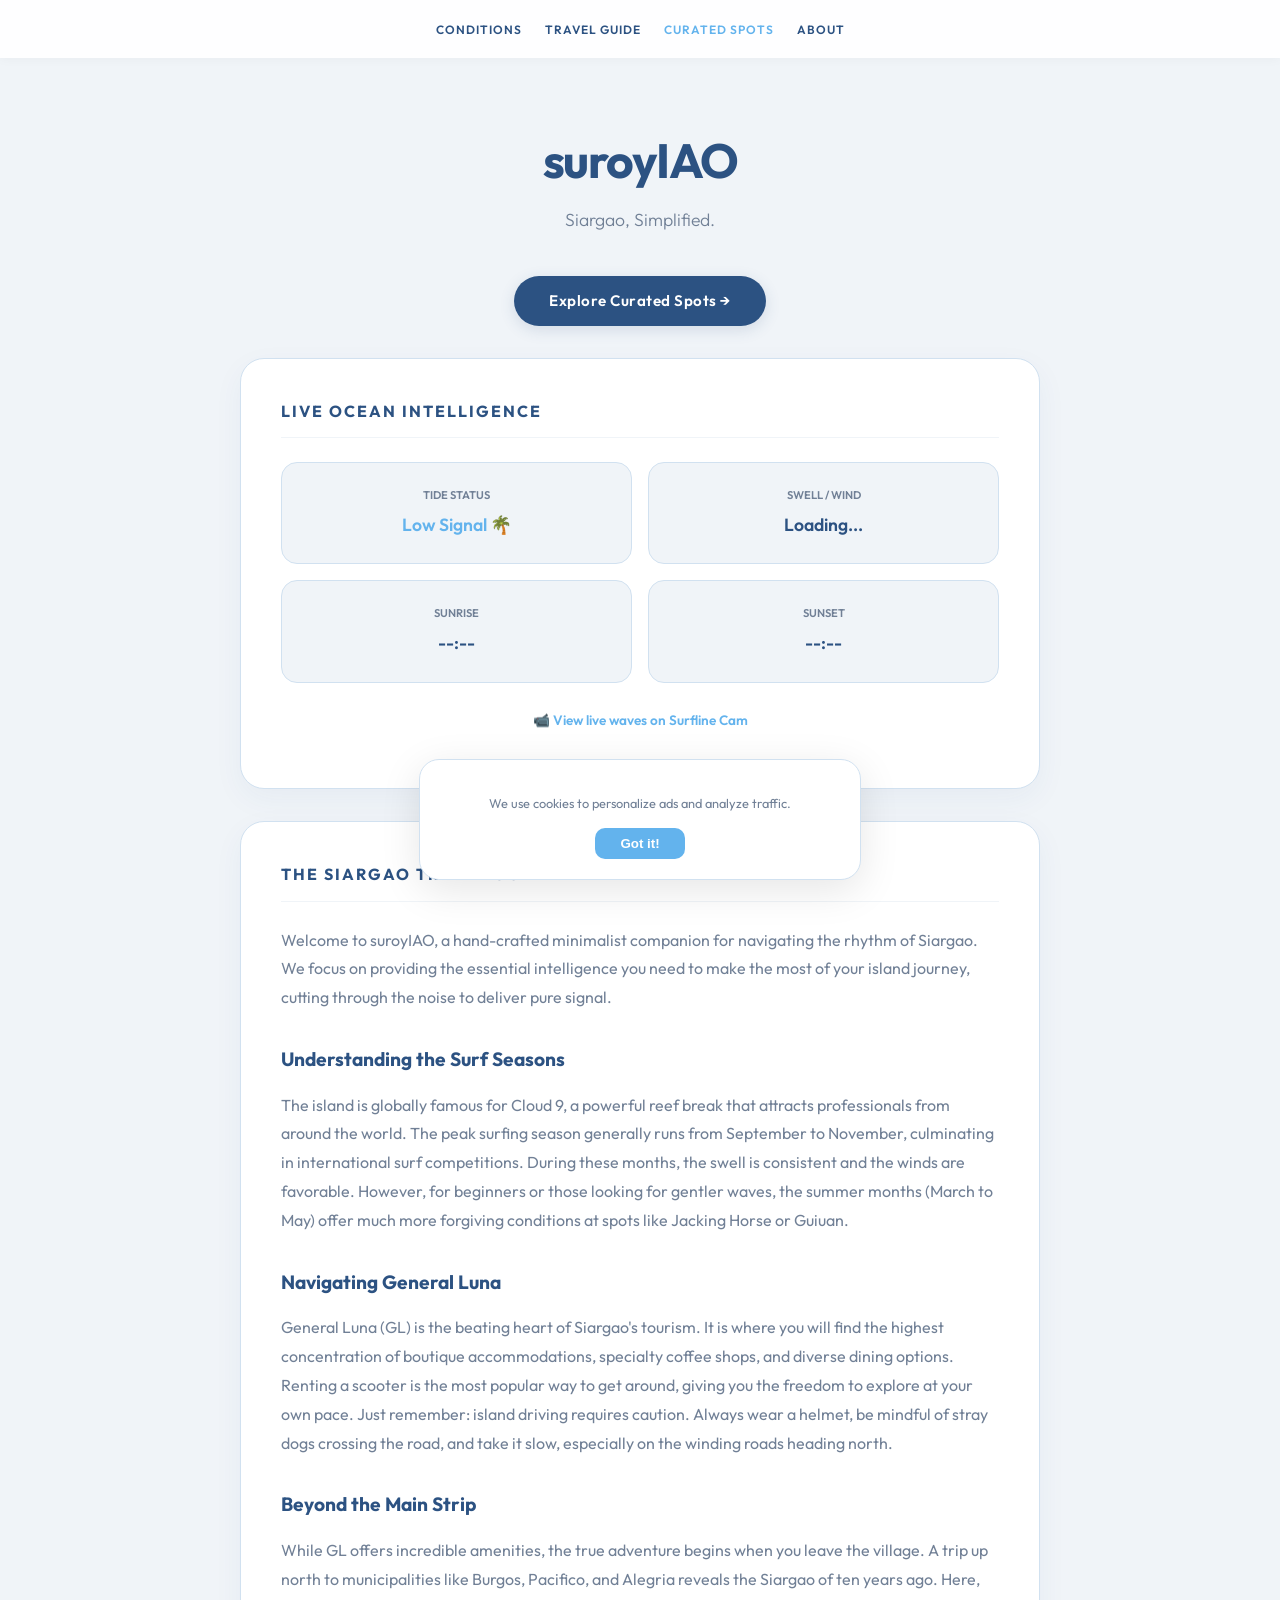
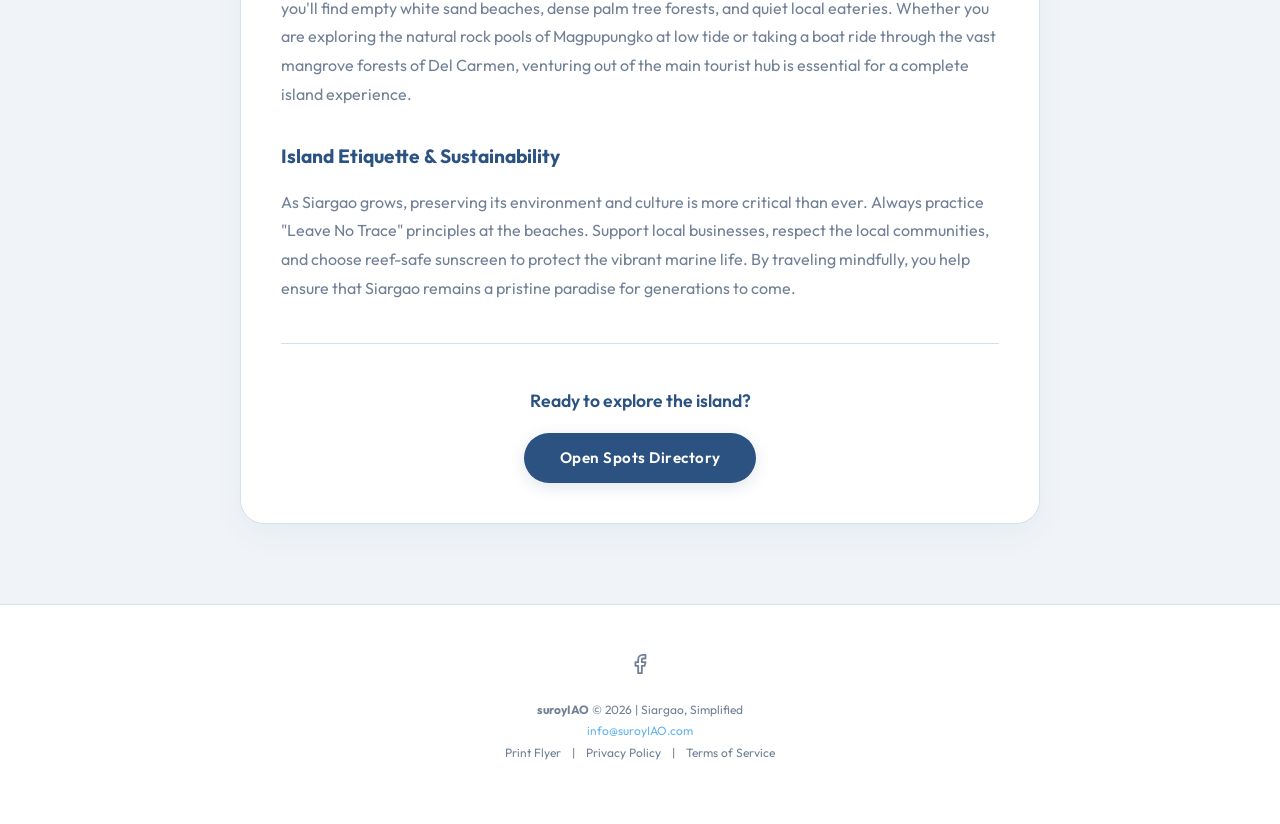
==== index.html @ a937180e "Update and rename index22.html to index.html" ====
<!DOCTYPE html>
<html lang="en">
<head>
    <meta charset="UTF-8">
    <meta name="viewport" content="width=device-width, initial-scale=1.0">
    <title>suroyIAO | Siargao Guide & Live Surf Conditions</title>
    
    <link rel="icon" href="data:image/svg+xml,<svg xmlns='http://www.w3.org/2000/svg' viewBox='0 0 100 100'><rect width='100' height='100' rx='28' fill='%23F0F9FF'/><circle cx='65' cy='38' r='16' fill='%23F59E0B'/><path d='M 20 58 Q 35 42 50 58 T 80 58' stroke='%230284C7' stroke-width='8' stroke-linecap='round' fill='none'/><path d='M 20 74 Q 35 58 50 74 T 80 74' stroke='%2338BDF8' stroke-width='8' stroke-linecap='round' fill='none'/></svg>">
    <link rel="manifest" href="manifest.json">
    <meta name="theme-color" content="#F0F4F8">
    <link rel="apple-touch-icon" href="suroyiao-logo.png">

    <meta name="description" content="The definitive minimalist guide to Siargao Island. Real-time tide levels, surf conditions, and island travel insights.">
    <meta name="keywords" content="Siargao, General Luna, Siargao guide, Cloud 9 surf, Siargao tide status, suroyIAO, island travel">
    <meta name="author" content="suroyIAO">
    <meta name="robots" content="index, follow">
    <link rel="canonical" href="https://suroyiao.com/" />

    <meta property="og:type" content="website">
    <meta property="og:title" content="suroyIAO | Siargao Island Guide">
    <meta property="og:description" content="Live tide status and essential travel insights in Siargao. No fluff, just island essentials.">
    <meta property="og:url" content="https://suroyiao.com/">
    <meta property="og:image" content="https://suroyiao.com/suroyiao-qr-pro.png">

    <link rel="preconnect" href="https://fonts.googleapis.com">
    <link rel="preconnect" href="https://fonts.gstatic.com" crossorigin>
    <link href="https://fonts.googleapis.com/css2?family=Outfit:wght@300;400;600&display=swap" rel="stylesheet">
    
    <!-- AdSense Script (Allowed here because it's content-rich) -->
    <script async src="https://pagead2.googlesyndication.com/pagead/js/adsbygoogle.js?client=ca-pub-2906936846344562" crossorigin="anonymous"></script>

    <style>
        :root { --bg: #F0F4F8; --text: #2C5282; --light-text: #718096; --card-bg: #FFFFFF; --accent: #63B3ED; --border: #D1E1F0; --emer-text: #E53E3E; }
        body { font-family: 'Outfit', sans-serif; background-color: var(--bg); color: var(--text); margin: 0; line-height: 1.6; scroll-behavior: smooth; display: flex; flex-direction: column; min-height: 100vh; -webkit-font-smoothing: antialiased; }
        a { text-decoration: none !important; }
        .navbar { background: rgba(255, 255, 255, 0.9); backdrop-filter: blur(8px); padding: 1rem; text-align: center; box-shadow: 0 2px 10px rgba(0,0,0,0.03); position: sticky; top: 0; z-index: 100; }
        .navbar a { margin: 0 10px; color: var(--text); font-weight: 600; font-size: 0.75rem; text-transform: uppercase; letter-spacing: 1px; transition: 0.2s; }
        .navbar a:hover { color: var(--accent); }
        .header { text-align: center; padding: 4rem 1.5rem 2rem; }
        .header h1 { font-size: 3rem; margin: 0; letter-spacing: -1.5px; color: var(--text); }
        .container { max-width: 800px; margin: 0 auto; padding: 0 1.5rem 3rem; display: grid; grid-template-columns: 1fr; gap: 2rem; flex: 1; align-items: start; }
        
        .card { background: var(--card-bg); border-radius: 24px; padding: 2.5rem; box-shadow: 0 10px 30px rgba(44, 82, 130, 0.05); border: 1px solid var(--border); height: fit-content; }
        .card h2 { margin-top: 0; font-size: 1rem; border-bottom: 1.5px solid var(--bg); padding-bottom: 0.8rem; margin-bottom: 1.5rem; text-transform: uppercase; letter-spacing: 2px; color: var(--text); }
        
        .article-content h3 { font-size: 1.2rem; color: var(--text); margin-top: 2rem; margin-bottom: 0.5rem; }
        .article-content p { color: var(--light-text); font-size: 1rem; line-height: 1.8; margin-bottom: 1.2rem; }

        .condition-grid { display: grid; grid-template-columns: 1fr 1fr; gap: 1rem; }
        .condition-stat { background: var(--bg); padding: 1.5rem; border-radius: 16px; text-align: center; border: 1px solid var(--border); display: flex; flex-direction: column; justify-content: center;}
        .stat-label { font-size: 0.7rem; color: var(--light-text); text-transform: uppercase; display: block; margin-bottom: 6px; font-weight: 600; }
        .stat-value { font-weight: 600; font-size: 1.1rem; color: var(--text); }
        
        .btn-pill { display: inline-flex; align-items: center; justify-content: center; background: var(--text); color: white; padding: 0.8rem 2.2rem; border-radius: 50px; font-size: 0.95rem; font-weight: 600; transition: 0.2s; margin-top: 1.5rem; letter-spacing: 0.5px; box-shadow: 0 4px 15px rgba(44, 82, 130, 0.15); text-decoration: none; }
        .btn-pill:hover { background: var(--accent); transform: translateY(-2px); box-shadow: 0 6px 20px rgba(99, 179, 237, 0.25); color: white; }

        #cookie-consent { position: fixed; bottom: 20px; left: 50%; transform: translateX(-50%); width: 90%; max-width: 400px; background: #FFF; padding: 20px; border-radius: 20px; box-shadow: 0 10px 40px rgba(0,0,0,0.1); border: 1px solid var(--border); z-index: 1000; display: none; text-align: center; }
        #cookie-consent button { background: var(--accent); color: white; border: none; padding: 8px 25px; border-radius: 10px; font-weight: 600; cursor: pointer; }
        footer { background: #fff; padding: 3rem 1.5rem; text-align: center; border-top: 1px solid var(--border); margin-top: 2rem; }
        footer a { color: var(--light-text); text-decoration: underline; margin: 0 8px; }
        .social-links { display: flex; justify-content: center; gap: 1.2rem; margin-bottom: 1.5rem; }
        .social-icon-link { color: var(--light-text); transition: all 0.2s ease; display: inline-flex; }
        .social-icon-link:hover { color: var(--accent); transform: translateY(-3px); }
    </style>
</head>
<body>
    <div id="cookie-consent"><p style="font-size: 0.8rem; color: var(--light-text); margin-bottom: 15px;">We use cookies to personalize ads and analyze traffic.</p><button onclick="acceptConsent()">Got it!</button></div>
    
    <nav class="navbar">
        <a href="#conditions">Conditions</a> 
        <a href="#guide">Travel Guide</a> 
        <a href="spots.html" style="color: var(--accent);">Curated Spots</a>
        <a href="about.html">About</a>
    </nav>
    
    <header class="header">
        <h1>suroyIAO</h1>
        <p style="color:var(--light-text); font-weight: 300; font-size: 1.1rem; margin-top: 8px;">Siargao, Simplified.</p>
        <a href="spots.html" class="btn-pill">Explore Curated Spots →</a>
    </header>

    <main class="container">
        
        <!-- Live Conditions Section -->
        <section class="card" id="conditions">
            <h2>Live Ocean Intelligence</h2>
            <div class="condition-grid">
                <div class="condition-stat"><span class="stat-label">Tide Status</span><span id="tide-status" class="stat-value" style="color: var(--accent);">Loading...</span></div>
                <div class="condition-stat"><span class="stat-label">Swell / Wind</span><span id="swell-wind" class="stat-value">Loading...</span></div>
                <div class="condition-stat"><span class="stat-label">Sunrise</span><span id="sunrise-time" class="stat-value">--:--</span></div>
                <div class="condition-stat"><span class="stat-label">Sunset</span><span id="sunset-time" class="stat-value">--:--</span></div>
            </div>
            <p style="text-align: center; margin-top: 1.5rem;"><a href="https://www.surfline.com/surf-report/cloud-9/5842041f4e65fad6a7708d7a" rel="noopener" target="_blank" style="font-weight: 600; color: var(--accent); font-size: 0.85rem;">📹 View live waves on Surfline Cam</a></p>
        </section>

        <!-- The Content Hub (Pure AdSense Publisher Content) -->
        <section class="card mt-8" id="guide">
            <h2>The Siargao Travel Guide</h2>
            <div class="article-content">
                <p>Welcome to suroyIAO, a hand-crafted minimalist companion for navigating the rhythm of Siargao. We focus on providing the essential intelligence you need to make the most of your island journey, cutting through the noise to deliver pure signal.</p>
                
                <h3>Understanding the Surf Seasons</h3>
                <p>The island is globally famous for Cloud 9, a powerful reef break that attracts professionals from around the world. The peak surfing season generally runs from September to November, culminating in international surf competitions. During these months, the swell is consistent and the winds are favorable. However, for beginners or those looking for gentler waves, the summer months (March to May) offer much more forgiving conditions at spots like Jacking Horse or Guiuan.</p>
                
                <h3>Navigating General Luna</h3>
                <p>General Luna (GL) is the beating heart of Siargao's tourism. It is where you will find the highest concentration of boutique accommodations, specialty coffee shops, and diverse dining options. Renting a scooter is the most popular way to get around, giving you the freedom to explore at your own pace. Just remember: island driving requires caution. Always wear a helmet, be mindful of stray dogs crossing the road, and take it slow, especially on the winding roads heading north.</p>
                
                <h3>Beyond the Main Strip</h3>
                <p>While GL offers incredible amenities, the true adventure begins when you leave the village. A trip up north to municipalities like Burgos, Pacifico, and Alegria reveals the Siargao of ten years ago. Here, you'll find empty white sand beaches, dense palm tree forests, and quiet local eateries. Whether you are exploring the natural rock pools of Magpupungko at low tide or taking a boat ride through the vast mangrove forests of Del Carmen, venturing out of the main tourist hub is essential for a complete island experience.</p>

                <h3>Island Etiquette & Sustainability</h3>
                <p>As Siargao grows, preserving its environment and culture is more critical than ever. Always practice "Leave No Trace" principles at the beaches. Support local businesses, respect the local communities, and choose reef-safe sunscreen to protect the vibrant marine life. By traveling mindfully, you help ensure that Siargao remains a pristine paradise for generations to come.</p>
                
                <div style="text-align: center; margin-top: 2.5rem; padding-top: 1.5rem; border-top: 1px solid var(--border);">
                    <p style="color: var(--text); font-weight: 600; margin-bottom: 1rem; font-size: 1.1rem;">Ready to explore the island?</p>
                    <a href="spots.html" class="btn-pill" style="margin-top: 0;">Open Spots Directory</a>
                </div>
            </div>
        </section>

    </main>

    <footer>
        <div class="social-links">
            <a href="https://facebook.com/suroyiao" target="_blank" rel="noopener noreferrer" class="social-icon-link" aria-label="Facebook">
                <svg xmlns="http://www.w3.org/2000/svg" viewBox="0 0 24 24" fill="none" stroke="currentColor" stroke-width="2" stroke-linecap="round" stroke-linejoin="round" style="width:22px; height:22px;"><path d="M18 2h-3a5 5 0 0 0-5 5v3H7v4h3v8h4v-8h3l1-4h-4V7a1 1 0 0 1 1-1h3z"></path></svg>
            </a>
        </div>
        <p style="font-size:0.75rem; color:var(--light-text); text-align:center; line-height: 1.8;">
            <strong>suroyIAO</strong> © 2026 | Siargao, Simplified<br>
            <a href="mailto:info@suroyIAO.com" style="color: var(--accent); text-decoration: none;">info@suroyIAO.com</a><br>
            <a href="flyer.html">Print Flyer</a> | 
            <a href="privacy.html">Privacy Policy</a> | 
            <a href="terms.html">Terms of Service</a>
        </p>
    </footer>

    <script>
        function acceptConsent() { localStorage.setItem("suroyIaoConsent", "true"); document.getElementById("cookie-consent").style.display = "none"; }
        window.onload = function() { if (!localStorage.getItem("suroyIaoConsent")) { setTimeout(() => { document.getElementById("cookie-consent").style.display = "block"; }, 1000); } fetchConditions(); };
        
        async function fetchConditions() {
            if (!navigator.onLine) {
                document.getElementById('tide-status').innerHTML = "Offline 🌴";
                document.getElementById('swell-wind').innerText = "-- ft / -- kph";
                return;
            }
            try {
                const lat = 9.7831; const lng = 126.1561;
                const weatherRes = await fetch(`https://api.open-meteo.com/v1/forecast?latitude=${lat}&longitude=${lng}&current=wind_speed_10m&daily=sunrise,sunset&timezone=Asia%2FManila`);
                const weatherData = await weatherRes.json();
                if (weatherData.daily) {
                    const sunR = new Date(weatherData.daily.sunrise[0]); const sunS = new Date(weatherData.daily.sunset[0]);
                    document.getElementById('sunrise-time').innerText = sunR.toLocaleTimeString('en-US', { hour: 'numeric', minute: '2-digit' });
                    document.getElementById('sunset-time').innerText = sunS.toLocaleTimeString('en-US', { hour: 'numeric', minute: '2-digit' });
                }
                const marineRes = await fetch(`https://marine-api.open-meteo.com/v1/marine?latitude=${lat}&longitude=${lng}&hourly=sea_level_height_msl,wave_height&timezone=Asia%2FManila`);
                const marineData = await marineRes.json();
                const nowMs = new Date().getTime(); let idx = 0; let minDiff = Infinity;
                for(let i=0; i < marineData.hourly.time.length; i++) {
                    const diff = Math.abs(new Date(marineData.hourly.time[i]).getTime() - nowMs);
                    if(diff < minDiff) { minDiff = diff; idx = i; }
                }
                const currentLevel = marineData.hourly.sea_level_height_msl[idx]; const nextLevel = marineData.hourly.sea_level_height_msl[idx + 1];
                const statusText = nextLevel > currentLevel ? "Rising" : "Falling"; const directionArrow = nextLevel > currentLevel ? "↗" : "↘";
                
                let peakTime = "--:--"; let peakType = "";
                for (let i = 1; i < 24; i++) {
                    const idxCheck = idx + i; if(idxCheck >= marineData.hourly.sea_level_height_msl.length - 1) break;
                    const prev = marineData.hourly.sea_level_height_msl[idxCheck - 1]; const curr = marineData.hourly.sea_level_height_msl[idxCheck]; const next = marineData.hourly.sea_level_height_msl[idxCheck + 1];
                    if (curr > prev && curr > next) { peakType = "High"; peakTime = new Date(marineData.hourly.time[idxCheck]).toLocaleTimeString('en-US', { hour: 'numeric', minute: '2-digit' }); break; }
                    if (curr < prev && curr < next) { peakType = "Low"; peakTime = new Date(marineData.hourly.time[idxCheck]).toLocaleTimeString('en-US', { hour: 'numeric', minute: '2-digit' }); break; }
                }

                document.getElementById('tide-status').innerHTML = `${statusText} ${directionArrow}<br><span style="font-size:0.7rem; color:var(--light-text); font-weight:400; display:block; margin-top:2px;">Next ${peakType}: ${peakTime}</span>`;
                document.getElementById('swell-wind').innerText = `${Math.round(marineData.hourly.wave_height[idx] * 3.28)}ft / ${Math.round(weatherData.current.wind_speed_10m)}kph`;
            } catch (e) { 
                document.getElementById('tide-status').innerHTML = "Low Signal 🌴";
            }
        }
    </script>
</body>
</html>
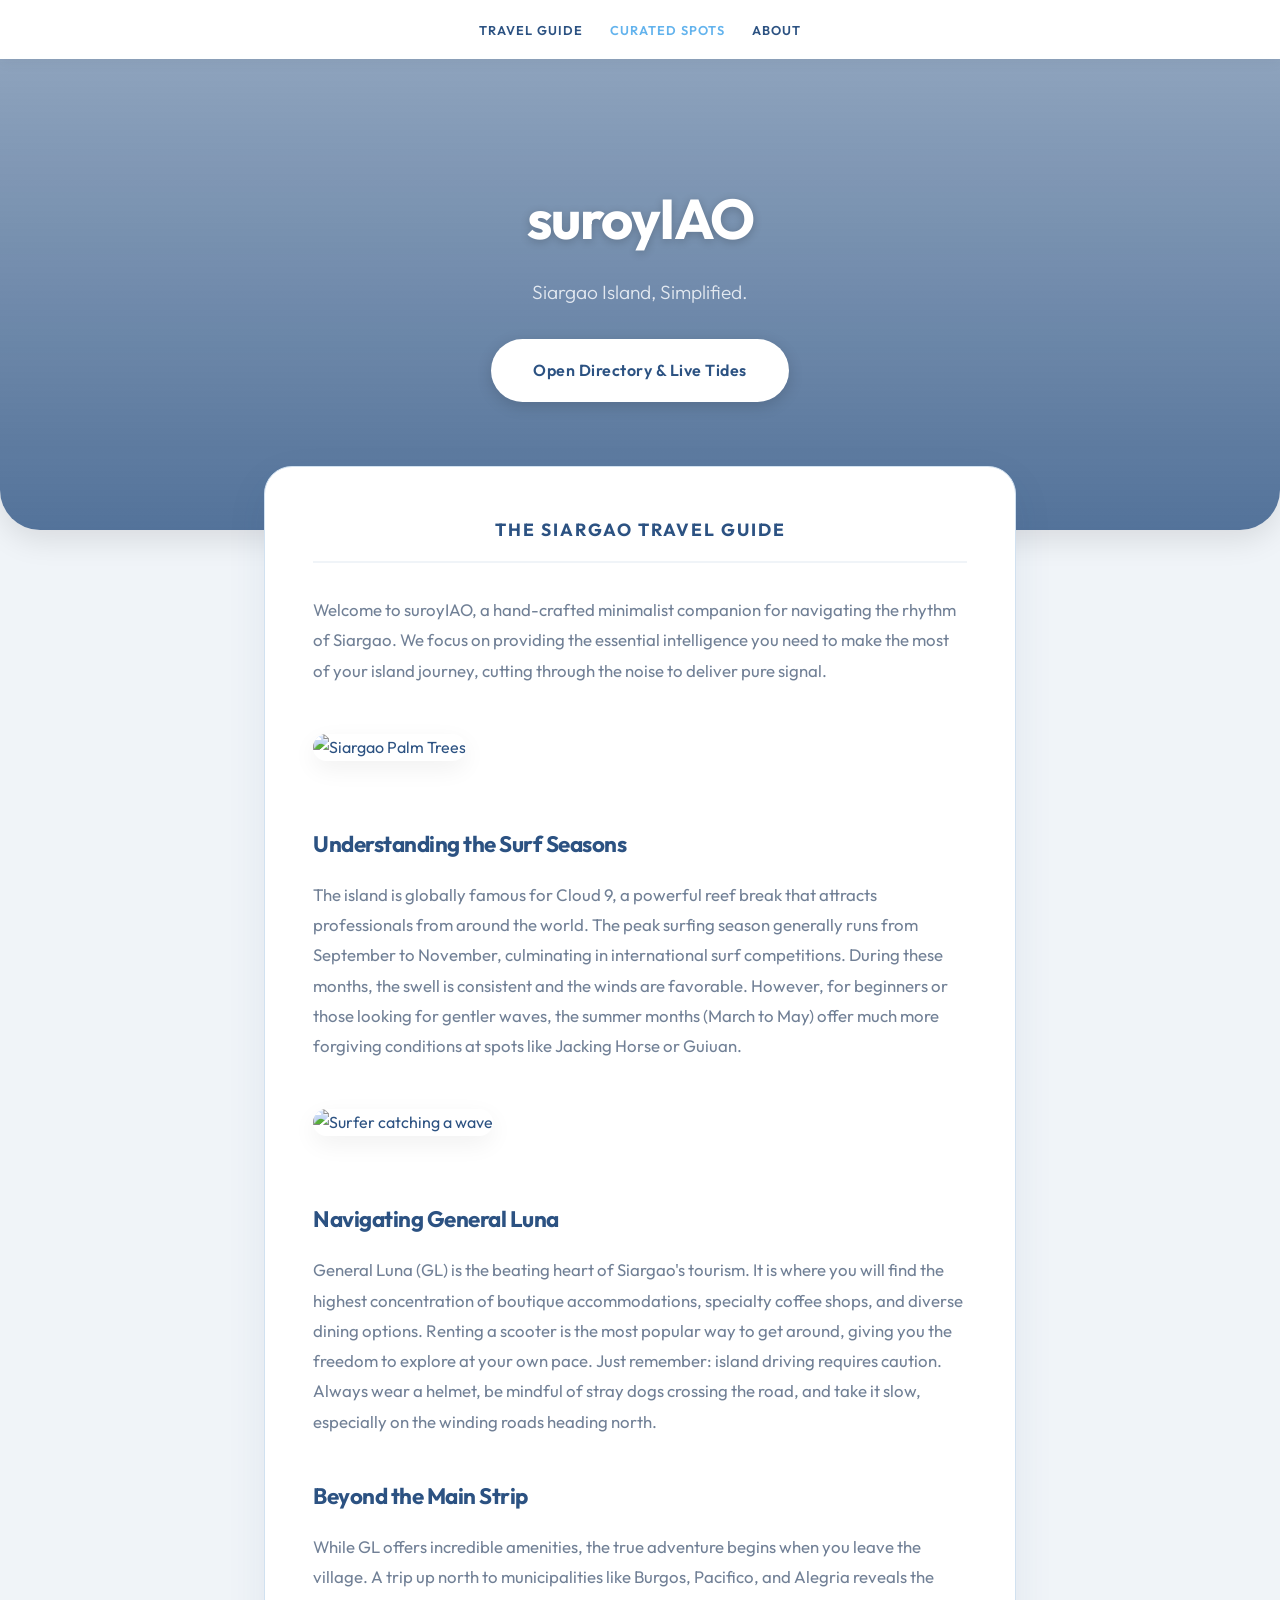
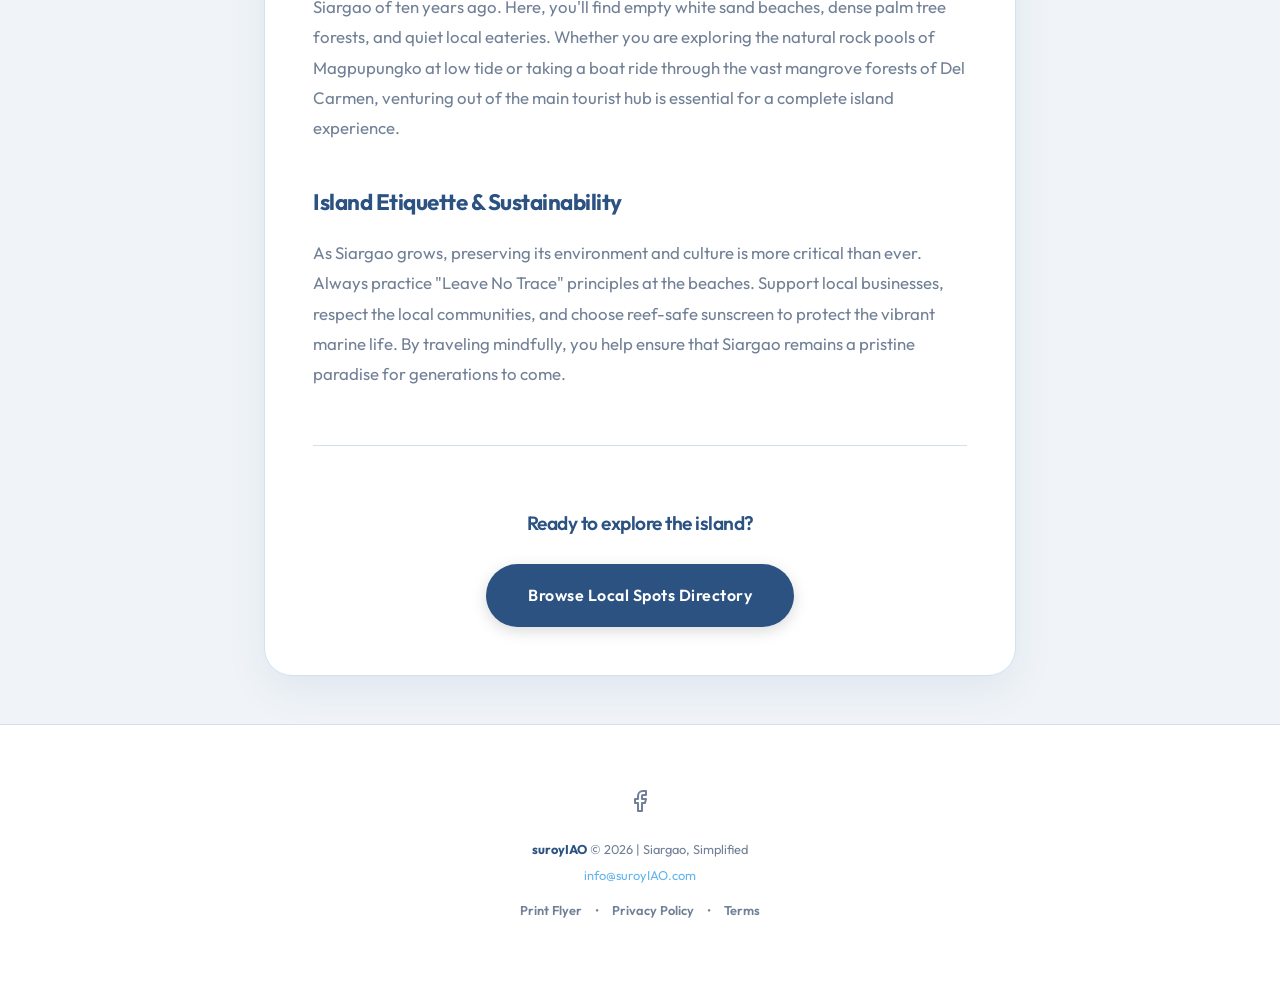
==== commit 5005bea3: "Update index.html" ====
--- a/index.html
+++ b/index.html
@@ -3,11 +3,11 @@
 <head>
     <meta charset="UTF-8">
     <meta name="viewport" content="width=device-width, initial-scale=1.0">
-    <title>suroyIAO | Siargao Guide & Live Surf Conditions</title>
+    <title>suroyIAO | Siargao Guide & Travel Insights</title>
     
     <link rel="icon" href="data:image/svg+xml,<svg xmlns='http://www.w3.org/2000/svg' viewBox='0 0 100 100'><rect width='100' height='100' rx='28' fill='%23F0F9FF'/><circle cx='65' cy='38' r='16' fill='%23F59E0B'/><path d='M 20 58 Q 35 42 50 58 T 80 58' stroke='%230284C7' stroke-width='8' stroke-linecap='round' fill='none'/><path d='M 20 74 Q 35 58 50 74 T 80 74' stroke='%2338BDF8' stroke-width='8' stroke-linecap='round' fill='none'/></svg>">
     <link rel="manifest" href="manifest.json">
-    <meta name="theme-color" content="#F0F4F8">
+    <meta name="theme-color" content="#2C5282">
     <link rel="apple-touch-icon" href="suroyiao-logo.png">
 
     <meta name="description" content="The definitive minimalist guide to Siargao Island. Real-time tide levels, surf conditions, and island travel insights.">
@@ -18,7 +18,7 @@
 
     <meta property="og:type" content="website">
     <meta property="og:title" content="suroyIAO | Siargao Island Guide">
-    <meta property="og:description" content="Live tide status and essential travel insights in Siargao. No fluff, just island essentials.">
+    <meta property="og:description" content="Essential travel insights and curated local spots in Siargao. No fluff, just island essentials.">
     <meta property="og:url" content="https://suroyiao.com/">
     <meta property="og:image" content="https://suroyiao.com/suroyiao-qr-pro.png">
 
@@ -30,78 +30,103 @@
     <script async src="https://pagead2.googlesyndication.com/pagead/js/adsbygoogle.js?client=ca-pub-2906936846344562" crossorigin="anonymous"></script>
 
     <style>
-        :root { --bg: #F0F4F8; --text: #2C5282; --light-text: #718096; --card-bg: #FFFFFF; --accent: #63B3ED; --border: #D1E1F0; --emer-text: #E53E3E; }
-        body { font-family: 'Outfit', sans-serif; background-color: var(--bg); color: var(--text); margin: 0; line-height: 1.6; scroll-behavior: smooth; display: flex; flex-direction: column; min-height: 100vh; -webkit-font-smoothing: antialiased; }
+        :root { --bg: #F0F4F8; --text: #2C5282; --light-text: #718096; --card-bg: #FFFFFF; --accent: #63B3ED; --border: #D1E1F0; }
+        
+        body { font-family: 'Outfit', sans-serif; background-color: var(--bg); color: var(--text); margin: 0; line-height: 1.7; scroll-behavior: smooth; display: flex; flex-direction: column; min-height: 100vh; -webkit-font-smoothing: antialiased; }
         a { text-decoration: none !important; }
-        .navbar { background: rgba(255, 255, 255, 0.9); backdrop-filter: blur(8px); padding: 1rem; text-align: center; box-shadow: 0 2px 10px rgba(0,0,0,0.03); position: sticky; top: 0; z-index: 100; }
-        .navbar a { margin: 0 10px; color: var(--text); font-weight: 600; font-size: 0.75rem; text-transform: uppercase; letter-spacing: 1px; transition: 0.2s; }
+        
+        /* Smooth Fade-in Animation */
+        @keyframes fadeIn { from { opacity: 0; transform: translateY(15px); } to { opacity: 1; transform: translateY(0); } }
+        .fade-in { animation: fadeIn 0.8s ease-out forwards; }
+        
+        .navbar { background: rgba(255, 255, 255, 0.95); backdrop-filter: blur(10px); padding: 1rem; text-align: center; box-shadow: 0 2px 15px rgba(0,0,0,0.05); position: sticky; top: 0; z-index: 100; }
+        .navbar a { margin: 0 12px; color: var(--text); font-weight: 600; font-size: 0.8rem; text-transform: uppercase; letter-spacing: 1px; transition: 0.2s; }
         .navbar a:hover { color: var(--accent); }
-        .header { text-align: center; padding: 4rem 1.5rem 2rem; }
-        .header h1 { font-size: 3rem; margin: 0; letter-spacing: -1.5px; color: var(--text); }
-        .container { max-width: 800px; margin: 0 auto; padding: 0 1.5rem 3rem; display: grid; grid-template-columns: 1fr; gap: 2rem; flex: 1; align-items: start; }
         
-        .card { background: var(--card-bg); border-radius: 24px; padding: 2.5rem; box-shadow: 0 10px 30px rgba(44, 82, 130, 0.05); border: 1px solid var(--border); height: fit-content; }
-        .card h2 { margin-top: 0; font-size: 1rem; border-bottom: 1.5px solid var(--bg); padding-bottom: 0.8rem; margin-bottom: 1.5rem; text-transform: uppercase; letter-spacing: 2px; color: var(--text); }
+        /* New Lively Visual Hero Section */
+        .hero { 
+            position: relative; 
+            text-align: center; 
+            padding: 7rem 1.5rem 8rem; 
+            background: linear-gradient(rgba(44, 82, 130, 0.5), rgba(44, 82, 130, 0.8)), url('hero-bg.jpg') center/cover no-repeat;
+            border-radius: 0 0 40px 40px;
+            margin-bottom: -4rem; /* Overlaps with the main content to look seamless */
+            z-index: 1;
+            box-shadow: 0 10px 30px rgba(0,0,0,0.1);
+        }
+        .hero h1 { font-size: 3.5rem; margin: 0; letter-spacing: -1.5px; color: #FFFFFF; text-shadow: 0 2px 10px rgba(0,0,0,0.2); }
+        .hero p { color: #E2E8F0; font-weight: 300; font-size: 1.2rem; margin-top: 10px; margin-bottom: 30px; }
         
-        .article-content h3 { font-size: 1.2rem; color: var(--text); margin-top: 2rem; margin-bottom: 0.5rem; }
-        .article-content p { color: var(--light-text); font-size: 1rem; line-height: 1.8; margin-bottom: 1.2rem; }
+        .btn-pill { display: inline-flex; align-items: center; justify-content: center; background: #FFFFFF; color: var(--text); padding: 1rem 2.5rem; border-radius: 50px; font-size: 1rem; font-weight: 600; transition: 0.3s; letter-spacing: 0.5px; box-shadow: 0 4px 15px rgba(0,0,0,0.15); border: 2px solid transparent; }
+        .btn-pill:hover { background: var(--accent); color: #FFFFFF; transform: translateY(-3px); box-shadow: 0 8px 25px rgba(99, 179, 237, 0.4); }
 
-        .condition-grid { display: grid; grid-template-columns: 1fr 1fr; gap: 1rem; }
-        .condition-stat { background: var(--bg); padding: 1.5rem; border-radius: 16px; text-align: center; border: 1px solid var(--border); display: flex; flex-direction: column; justify-content: center;}
-        .stat-label { font-size: 0.7rem; color: var(--light-text); text-transform: uppercase; display: block; margin-bottom: 6px; font-weight: 600; }
-        .stat-value { font-weight: 600; font-size: 1.1rem; color: var(--text); }
+        .container { max-width: 800px; margin: 0 auto; padding: 0 1.5rem 3rem; position: relative; z-index: 10; width: 100%; box-sizing: border-box; }
         
-        .btn-pill { display: inline-flex; align-items: center; justify-content: center; background: var(--text); color: white; padding: 0.8rem 2.2rem; border-radius: 50px; font-size: 0.95rem; font-weight: 600; transition: 0.2s; margin-top: 1.5rem; letter-spacing: 0.5px; box-shadow: 0 4px 15px rgba(44, 82, 130, 0.15); text-decoration: none; }
-        .btn-pill:hover { background: var(--accent); transform: translateY(-2px); box-shadow: 0 6px 20px rgba(99, 179, 237, 0.25); color: white; }
+        .card { background: var(--card-bg); border-radius: 28px; padding: 3rem; box-shadow: 0 15px 40px rgba(44, 82, 130, 0.08); border: 1px solid var(--border); }
+        .card h2 { margin-top: 0; font-size: 1.1rem; border-bottom: 2px solid var(--bg); padding-bottom: 1rem; margin-bottom: 2rem; text-transform: uppercase; letter-spacing: 2px; color: var(--text); text-align: center; }
+        
+        .article-content h3 { font-size: 1.4rem; color: var(--text); margin-top: 2.5rem; margin-bottom: 0.8rem; letter-spacing: -0.5px; }
+        .article-content p { color: var(--light-text); font-size: 1.05rem; line-height: 1.8; margin-bottom: 1.5rem; }
+        
+        /* Article Imagery */
+        .article-img { width: 100%; height: 300px; object-fit: cover; border-radius: 20px; margin: 1.5rem 0; box-shadow: 0 8px 25px rgba(0,0,0,0.06); transition: transform 0.3s ease; }
+        .article-img:hover { transform: scale(1.02); }
 
-        #cookie-consent { position: fixed; bottom: 20px; left: 50%; transform: translateX(-50%); width: 90%; max-width: 400px; background: #FFF; padding: 20px; border-radius: 20px; box-shadow: 0 10px 40px rgba(0,0,0,0.1); border: 1px solid var(--border); z-index: 1000; display: none; text-align: center; }
-        #cookie-consent button { background: var(--accent); color: white; border: none; padding: 8px 25px; border-radius: 10px; font-weight: 600; cursor: pointer; }
-        footer { background: #fff; padding: 3rem 1.5rem; text-align: center; border-top: 1px solid var(--border); margin-top: 2rem; }
-        footer a { color: var(--light-text); text-decoration: underline; margin: 0 8px; }
-        .social-links { display: flex; justify-content: center; gap: 1.2rem; margin-bottom: 1.5rem; }
+        #cookie-consent { position: fixed; bottom: 20px; left: 50%; transform: translateX(-50%); width: 90%; max-width: 400px; background: #FFF; padding: 20px; border-radius: 20px; box-shadow: 0 15px 50px rgba(0,0,0,0.15); border: 1px solid var(--border); z-index: 1000; display: none; text-align: center; }
+        #cookie-consent button { background: var(--accent); color: white; border: none; padding: 10px 30px; border-radius: 50px; font-weight: 600; cursor: pointer; transition: 0.2s; }
+        #cookie-consent button:hover { background: #4299E1; }
+        
+        footer { background: #fff; padding: 4rem 1.5rem 3rem; text-align: center; border-top: 1px solid var(--border); margin-top: auto; }
+        footer a { color: var(--light-text); text-decoration: none; margin: 0 10px; transition: 0.2s; font-weight: 600; }
+        footer a:hover { color: var(--accent); }
+        .social-links { display: flex; justify-content: center; gap: 1.5rem; margin-bottom: 1.5rem; }
         .social-icon-link { color: var(--light-text); transition: all 0.2s ease; display: inline-flex; }
-        .social-icon-link:hover { color: var(--accent); transform: translateY(-3px); }
+        .social-icon-link:hover { color: var(--accent); transform: translateY(-4px); }
+
+        @media(max-width: 600px) {
+            .hero { padding: 5rem 1rem 6rem; }
+            .hero h1 { font-size: 2.8rem; }
+            .card { padding: 2rem 1.5rem; }
+            .article-img { height: 200px; }
+        }
     </style>
 </head>
 <body>
-    <div id="cookie-consent"><p style="font-size: 0.8rem; color: var(--light-text); margin-bottom: 15px;">We use cookies to personalize ads and analyze traffic.</p><button onclick="acceptConsent()">Got it!</button></div>
+    <div id="cookie-consent">
+        <p style="font-size: 0.85rem; color: var(--light-text); margin-bottom: 15px;">We use minimal cookies to personalize ads and analyze traffic.</p>
+        <button onclick="acceptConsent()">I Understand</button>
+    </div>
     
     <nav class="navbar">
-        <a href="#conditions">Conditions</a> 
         <a href="#guide">Travel Guide</a> 
         <a href="spots.html" style="color: var(--accent);">Curated Spots</a>
         <a href="about.html">About</a>
     </nav>
     
-    <header class="header">
-        <h1>suroyIAO</h1>
-        <p style="color:var(--light-text); font-weight: 300; font-size: 1.1rem; margin-top: 8px;">Siargao, Simplified.</p>
-        <a href="spots.html" class="btn-pill">Explore Curated Spots →</a>
+    <!-- Stunning Visual Hero -->
+    <header class="hero">
+        <div class="fade-in">
+            <h1>suroyIAO</h1>
+            <p>Siargao Island, Simplified.</p>
+            <a href="spots.html" class="btn-pill">Open Directory & Live Tides</a>
+        </div>
     </header>
 
-    <main class="container">
+    <main class="container fade-in" style="animation-delay: 0.2s;">
         
-        <!-- Live Conditions Section -->
-        <section class="card" id="conditions">
-            <h2>Live Ocean Intelligence</h2>
-            <div class="condition-grid">
-                <div class="condition-stat"><span class="stat-label">Tide Status</span><span id="tide-status" class="stat-value" style="color: var(--accent);">Loading...</span></div>
-                <div class="condition-stat"><span class="stat-label">Swell / Wind</span><span id="swell-wind" class="stat-value">Loading...</span></div>
-                <div class="condition-stat"><span class="stat-label">Sunrise</span><span id="sunrise-time" class="stat-value">--:--</span></div>
-                <div class="condition-stat"><span class="stat-label">Sunset</span><span id="sunset-time" class="stat-value">--:--</span></div>
-            </div>
-            <p style="text-align: center; margin-top: 1.5rem;"><a href="https://www.surfline.com/surf-report/cloud-9/5842041f4e65fad6a7708d7a" rel="noopener" target="_blank" style="font-weight: 600; color: var(--accent); font-size: 0.85rem;">📹 View live waves on Surfline Cam</a></p>
-        </section>
-
         <!-- The Content Hub (Pure AdSense Publisher Content) -->
-        <section class="card mt-8" id="guide">
+        <section class="card" id="guide">
             <h2>The Siargao Travel Guide</h2>
             <div class="article-content">
                 <p>Welcome to suroyIAO, a hand-crafted minimalist companion for navigating the rhythm of Siargao. We focus on providing the essential intelligence you need to make the most of your island journey, cutting through the noise to deliver pure signal.</p>
                 
+                <img src="siargao-palms.jpg" alt="Siargao Palm Trees" class="article-img">
+                
                 <h3>Understanding the Surf Seasons</h3>
                 <p>The island is globally famous for Cloud 9, a powerful reef break that attracts professionals from around the world. The peak surfing season generally runs from September to November, culminating in international surf competitions. During these months, the swell is consistent and the winds are favorable. However, for beginners or those looking for gentler waves, the summer months (March to May) offer much more forgiving conditions at spots like Jacking Horse or Guiuan.</p>
                 
+                <img src="cloud9-surf.jpg" alt="Surfer catching a wave" class="article-img">
+
                 <h3>Navigating General Luna</h3>
                 <p>General Luna (GL) is the beating heart of Siargao's tourism. It is where you will find the highest concentration of boutique accommodations, specialty coffee shops, and diverse dining options. Renting a scooter is the most popular way to get around, giving you the freedom to explore at your own pace. Just remember: island driving requires caution. Always wear a helmet, be mindful of stray dogs crossing the road, and take it slow, especially on the winding roads heading north.</p>
                 
@@ -111,73 +136,36 @@
                 <h3>Island Etiquette & Sustainability</h3>
                 <p>As Siargao grows, preserving its environment and culture is more critical than ever. Always practice "Leave No Trace" principles at the beaches. Support local businesses, respect the local communities, and choose reef-safe sunscreen to protect the vibrant marine life. By traveling mindfully, you help ensure that Siargao remains a pristine paradise for generations to come.</p>
                 
-                <div style="text-align: center; margin-top: 2.5rem; padding-top: 1.5rem; border-top: 1px solid var(--border);">
-                    <p style="color: var(--text); font-weight: 600; margin-bottom: 1rem; font-size: 1.1rem;">Ready to explore the island?</p>
-                    <a href="spots.html" class="btn-pill" style="margin-top: 0;">Open Spots Directory</a>
+                <!-- Gentle, beautiful call to action -->
+                <div style="text-align: center; margin-top: 3.5rem; padding-top: 2.5rem; border-top: 1px solid var(--border);">
+                    <p style="color: var(--text); font-weight: 600; margin-bottom: 1.5rem; font-size: 1.2rem; letter-spacing: -0.5px;">Ready to explore the island?</p>
+                    <a href="spots.html" class="btn-pill" style="background: var(--text); color: white;">Browse Local Spots Directory</a>
                 </div>
             </div>
         </section>
 
     </main>
 
-    <footer>
+    <footer class="fade-in" style="animation-delay: 0.4s;">
         <div class="social-links">
             <a href="https://facebook.com/suroyiao" target="_blank" rel="noopener noreferrer" class="social-icon-link" aria-label="Facebook">
-                <svg xmlns="http://www.w3.org/2000/svg" viewBox="0 0 24 24" fill="none" stroke="currentColor" stroke-width="2" stroke-linecap="round" stroke-linejoin="round" style="width:22px; height:22px;"><path d="M18 2h-3a5 5 0 0 0-5 5v3H7v4h3v8h4v-8h3l1-4h-4V7a1 1 0 0 1 1-1h3z"></path></svg>
+                <svg xmlns="http://www.w3.org/2000/svg" viewBox="0 0 24 24" fill="none" stroke="currentColor" stroke-width="2" stroke-linecap="round" stroke-linejoin="round" style="width:24px; height:24px;"><path d="M18 2h-3a5 5 0 0 0-5 5v3H7v4h3v8h4v-8h3l1-4h-4V7a1 1 0 0 1 1-1h3z"></path></svg>
             </a>
         </div>
-        <p style="font-size:0.75rem; color:var(--light-text); text-align:center; line-height: 1.8;">
-            <strong>suroyIAO</strong> © 2026 | Siargao, Simplified<br>
-            <a href="mailto:info@suroyIAO.com" style="color: var(--accent); text-decoration: none;">info@suroyIAO.com</a><br>
-            <a href="flyer.html">Print Flyer</a> | 
-            <a href="privacy.html">Privacy Policy</a> | 
-            <a href="terms.html">Terms of Service</a>
+        <p style="font-size:0.8rem; color:var(--light-text); text-align:center; line-height: 2;">
+            <strong style="color: var(--text);">suroyIAO</strong> © 2026 | Siargao, Simplified<br>
+            <a href="mailto:info@suroyIAO.com" style="color: var(--accent); font-weight: 400;">info@suroyIAO.com</a><br>
+            <span style="display: block; margin-top: 10px;">
+                <a href="flyer.html">Print Flyer</a> &bull; 
+                <a href="privacy.html">Privacy Policy</a> &bull; 
+                <a href="terms.html">Terms</a>
+            </span>
         </p>
     </footer>
 
     <script>
         function acceptConsent() { localStorage.setItem("suroyIaoConsent", "true"); document.getElementById("cookie-consent").style.display = "none"; }
-        window.onload = function() { if (!localStorage.getItem("suroyIaoConsent")) { setTimeout(() => { document.getElementById("cookie-consent").style.display = "block"; }, 1000); } fetchConditions(); };
-        
-        async function fetchConditions() {
-            if (!navigator.onLine) {
-                document.getElementById('tide-status').innerHTML = "Offline 🌴";
-                document.getElementById('swell-wind').innerText = "-- ft / -- kph";
-                return;
-            }
-            try {
-                const lat = 9.7831; const lng = 126.1561;
-                const weatherRes = await fetch(`https://api.open-meteo.com/v1/forecast?latitude=${lat}&longitude=${lng}&current=wind_speed_10m&daily=sunrise,sunset&timezone=Asia%2FManila`);
-                const weatherData = await weatherRes.json();
-                if (weatherData.daily) {
-                    const sunR = new Date(weatherData.daily.sunrise[0]); const sunS = new Date(weatherData.daily.sunset[0]);
-                    document.getElementById('sunrise-time').innerText = sunR.toLocaleTimeString('en-US', { hour: 'numeric', minute: '2-digit' });
-                    document.getElementById('sunset-time').innerText = sunS.toLocaleTimeString('en-US', { hour: 'numeric', minute: '2-digit' });
-                }
-                const marineRes = await fetch(`https://marine-api.open-meteo.com/v1/marine?latitude=${lat}&longitude=${lng}&hourly=sea_level_height_msl,wave_height&timezone=Asia%2FManila`);
-                const marineData = await marineRes.json();
-                const nowMs = new Date().getTime(); let idx = 0; let minDiff = Infinity;
-                for(let i=0; i < marineData.hourly.time.length; i++) {
-                    const diff = Math.abs(new Date(marineData.hourly.time[i]).getTime() - nowMs);
-                    if(diff < minDiff) { minDiff = diff; idx = i; }
-                }
-                const currentLevel = marineData.hourly.sea_level_height_msl[idx]; const nextLevel = marineData.hourly.sea_level_height_msl[idx + 1];
-                const statusText = nextLevel > currentLevel ? "Rising" : "Falling"; const directionArrow = nextLevel > currentLevel ? "↗" : "↘";
-                
-                let peakTime = "--:--"; let peakType = "";
-                for (let i = 1; i < 24; i++) {
-                    const idxCheck = idx + i; if(idxCheck >= marineData.hourly.sea_level_height_msl.length - 1) break;
-                    const prev = marineData.hourly.sea_level_height_msl[idxCheck - 1]; const curr = marineData.hourly.sea_level_height_msl[idxCheck]; const next = marineData.hourly.sea_level_height_msl[idxCheck + 1];
-                    if (curr > prev && curr > next) { peakType = "High"; peakTime = new Date(marineData.hourly.time[idxCheck]).toLocaleTimeString('en-US', { hour: 'numeric', minute: '2-digit' }); break; }
-                    if (curr < prev && curr < next) { peakType = "Low"; peakTime = new Date(marineData.hourly.time[idxCheck]).toLocaleTimeString('en-US', { hour: 'numeric', minute: '2-digit' }); break; }
-                }
-
-                document.getElementById('tide-status').innerHTML = `${statusText} ${directionArrow}<br><span style="font-size:0.7rem; color:var(--light-text); font-weight:400; display:block; margin-top:2px;">Next ${peakType}: ${peakTime}</span>`;
-                document.getElementById('swell-wind').innerText = `${Math.round(marineData.hourly.wave_height[idx] * 3.28)}ft / ${Math.round(weatherData.current.wind_speed_10m)}kph`;
-            } catch (e) { 
-                document.getElementById('tide-status').innerHTML = "Low Signal 🌴";
-            }
-        }
+        window.onload = function() { if (!localStorage.getItem("suroyIaoConsent")) { setTimeout(() => { document.getElementById("cookie-consent").style.display = "block"; }, 1500); } };
     </script>
 </body>
 </html>
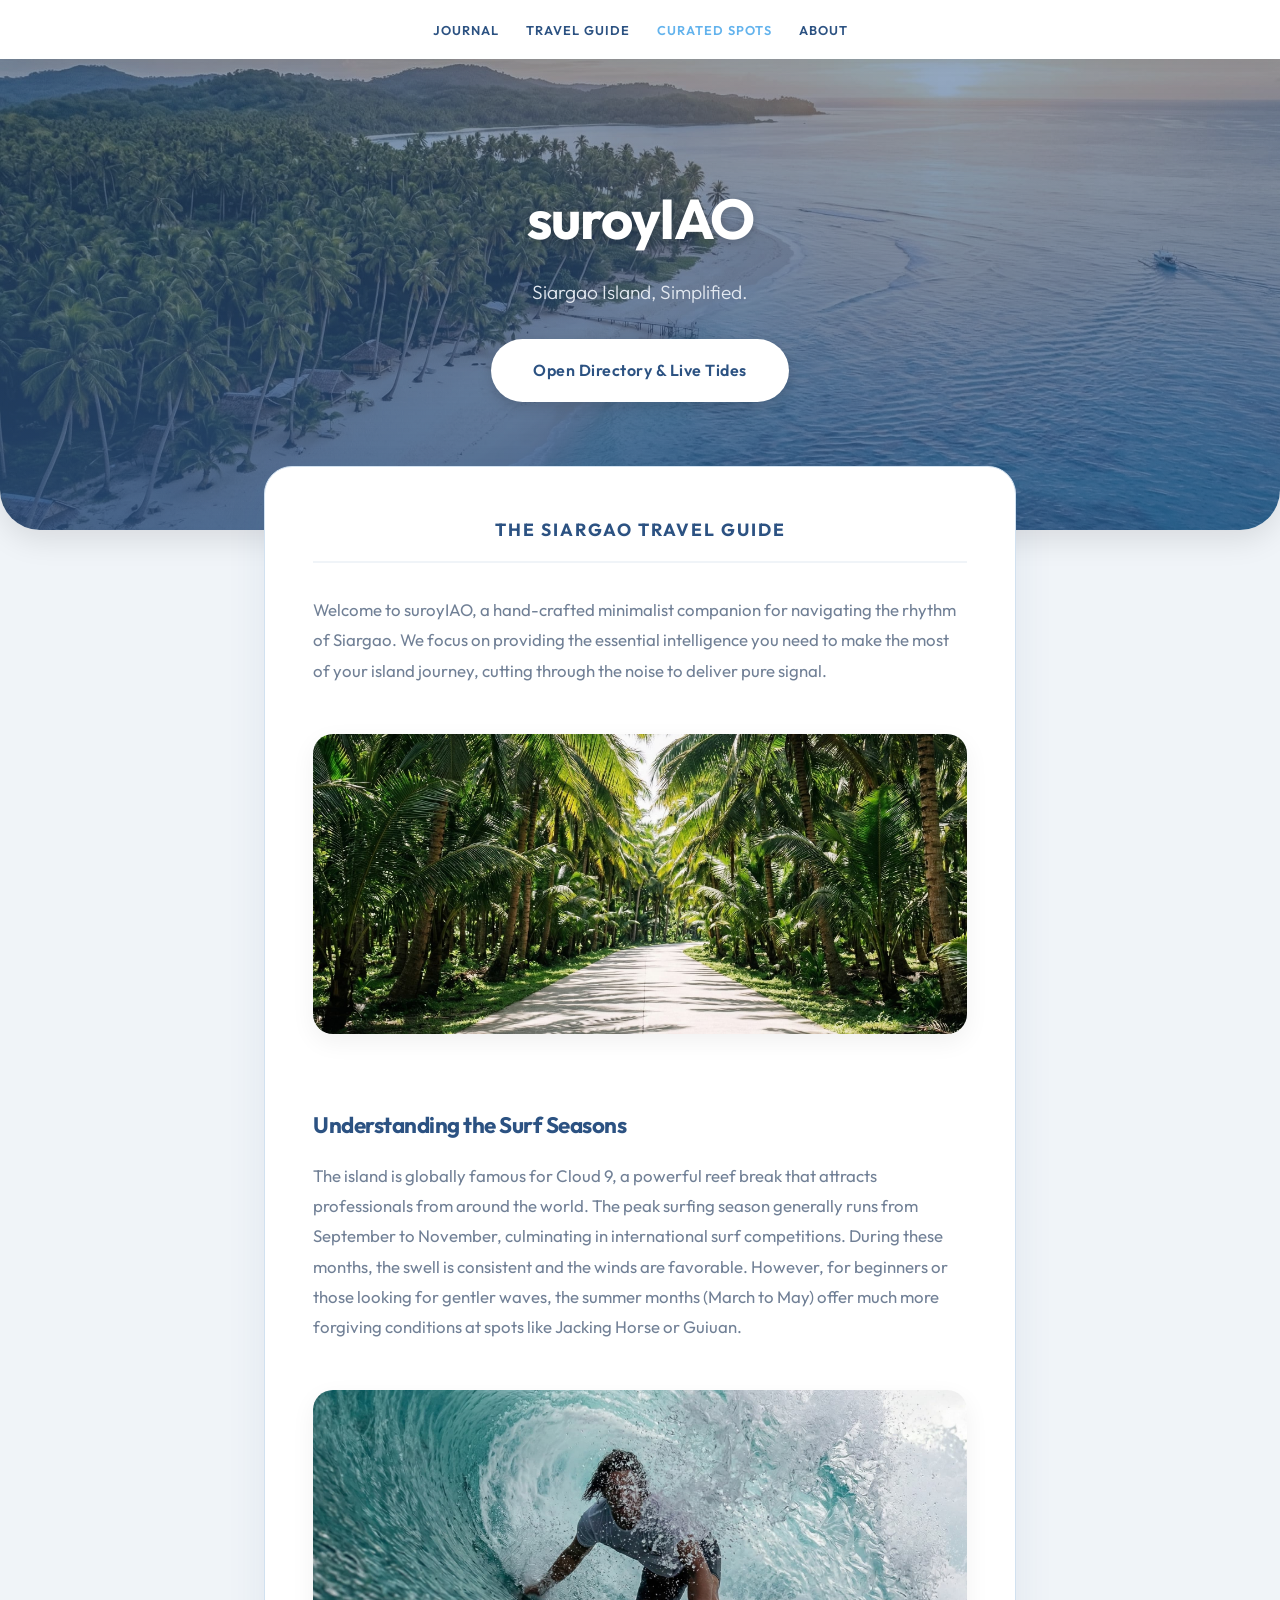
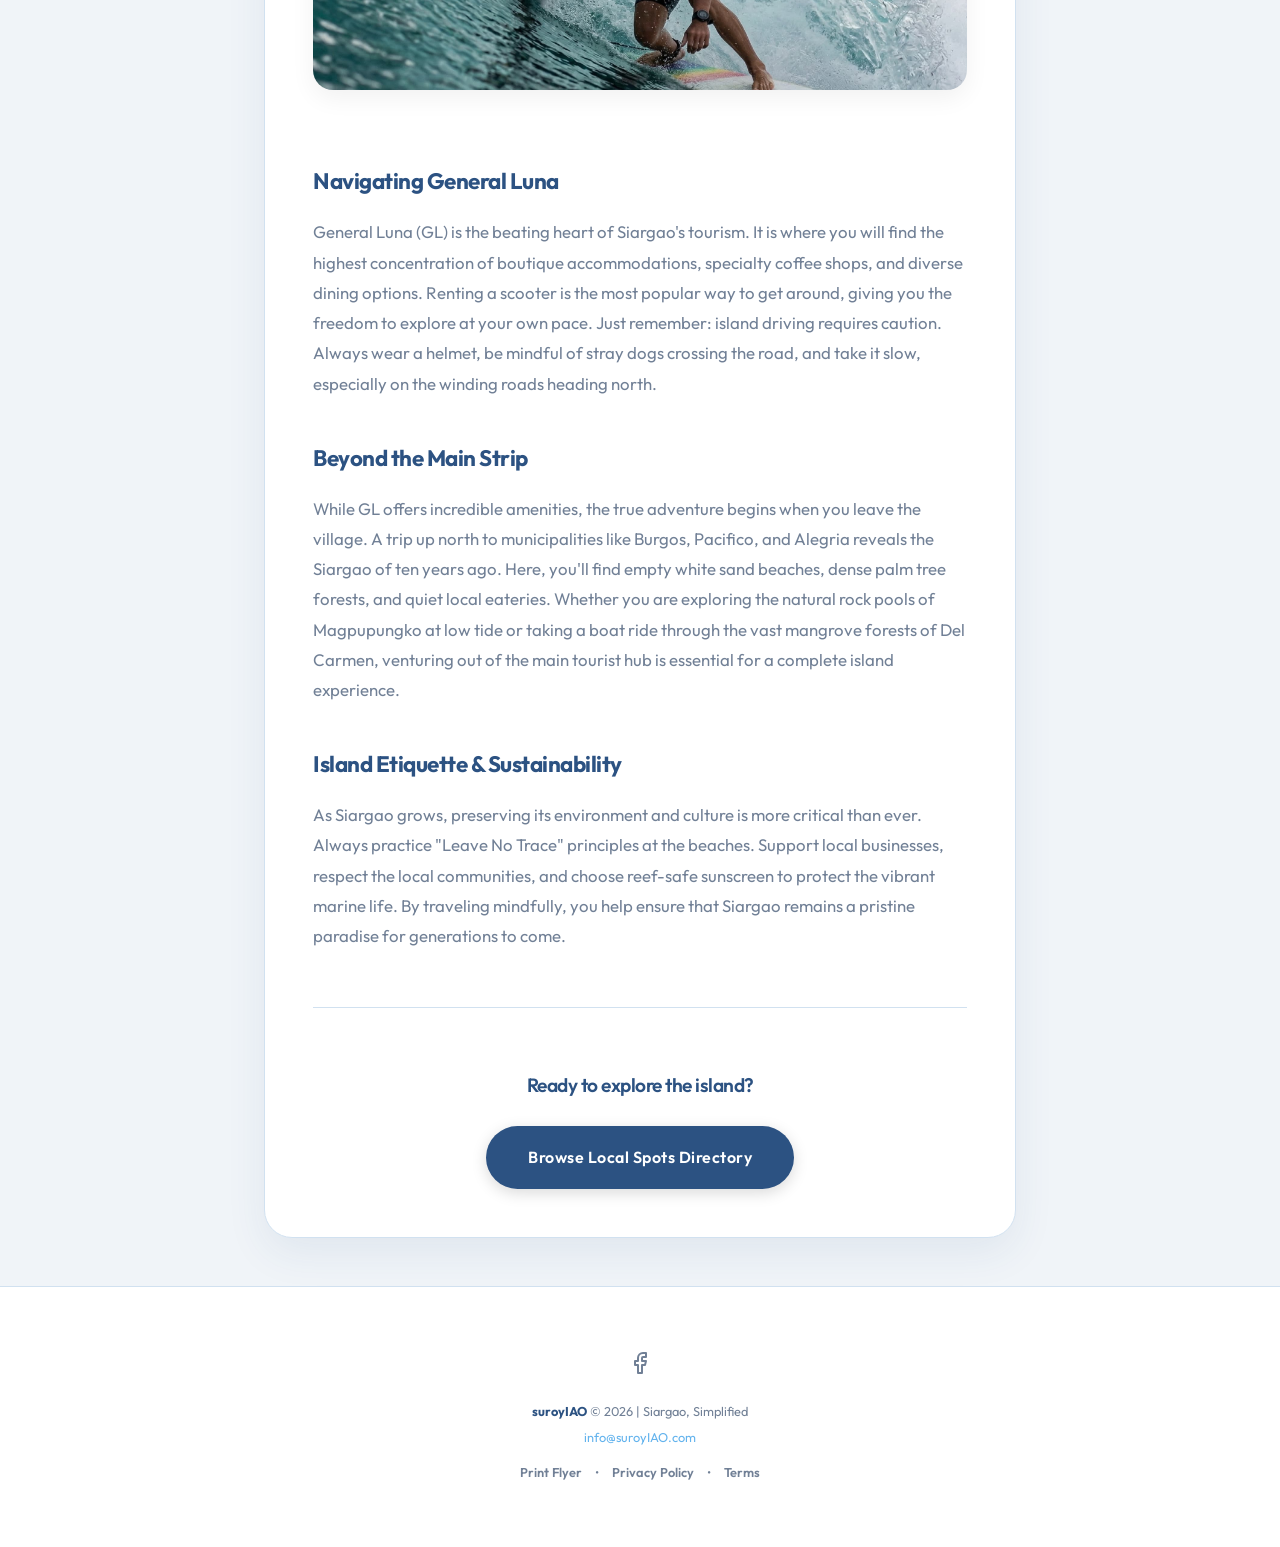
==== commit 94b90a40: "Update index.html" ====
--- a/index.html
+++ b/index.html
@@ -26,7 +26,6 @@
     <link rel="preconnect" href="https://fonts.gstatic.com" crossorigin>
     <link href="https://fonts.googleapis.com/css2?family=Outfit:wght@300;400;600&display=swap" rel="stylesheet">
     
-    <!-- AdSense Script (Allowed here because it's content-rich) -->
     <script async src="https://pagead2.googlesyndication.com/pagead/js/adsbygoogle.js?client=ca-pub-2906936846344562" crossorigin="anonymous"></script>
 
     <style>
@@ -35,7 +34,6 @@
         body { font-family: 'Outfit', sans-serif; background-color: var(--bg); color: var(--text); margin: 0; line-height: 1.7; scroll-behavior: smooth; display: flex; flex-direction: column; min-height: 100vh; -webkit-font-smoothing: antialiased; }
         a { text-decoration: none !important; }
         
-        /* Smooth Fade-in Animation */
         @keyframes fadeIn { from { opacity: 0; transform: translateY(15px); } to { opacity: 1; transform: translateY(0); } }
         .fade-in { animation: fadeIn 0.8s ease-out forwards; }
         
@@ -43,14 +41,13 @@
         .navbar a { margin: 0 12px; color: var(--text); font-weight: 600; font-size: 0.8rem; text-transform: uppercase; letter-spacing: 1px; transition: 0.2s; }
         .navbar a:hover { color: var(--accent); }
         
-        /* New Lively Visual Hero Section */
         .hero { 
             position: relative; 
             text-align: center; 
             padding: 7rem 1.5rem 8rem; 
             background: linear-gradient(rgba(44, 82, 130, 0.5), rgba(44, 82, 130, 0.8)), url('hero-bg.jpg') center/cover no-repeat;
             border-radius: 0 0 40px 40px;
-            margin-bottom: -4rem; /* Overlaps with the main content to look seamless */
+            margin-bottom: -4rem; 
             z-index: 1;
             box-shadow: 0 10px 30px rgba(0,0,0,0.1);
         }
@@ -68,7 +65,6 @@
         .article-content h3 { font-size: 1.4rem; color: var(--text); margin-top: 2.5rem; margin-bottom: 0.8rem; letter-spacing: -0.5px; }
         .article-content p { color: var(--light-text); font-size: 1.05rem; line-height: 1.8; margin-bottom: 1.5rem; }
         
-        /* Article Imagery */
         .article-img { width: 100%; height: 300px; object-fit: cover; border-radius: 20px; margin: 1.5rem 0; box-shadow: 0 8px 25px rgba(0,0,0,0.06); transition: transform 0.3s ease; }
         .article-img:hover { transform: scale(1.02); }
 
@@ -98,12 +94,12 @@
     </div>
     
     <nav class="navbar">
+        <a href="blog/index.html">Journal</a>
         <a href="#guide">Travel Guide</a> 
         <a href="spots.html" style="color: var(--accent);">Curated Spots</a>
         <a href="about.html">About</a>
     </nav>
     
-    <!-- Stunning Visual Hero -->
     <header class="hero">
         <div class="fade-in">
             <h1>suroyIAO</h1>
@@ -114,7 +110,6 @@
 
     <main class="container fade-in" style="animation-delay: 0.2s;">
         
-        <!-- The Content Hub (Pure AdSense Publisher Content) -->
         <section class="card" id="guide">
             <h2>The Siargao Travel Guide</h2>
             <div class="article-content">
@@ -136,7 +131,6 @@
                 <h3>Island Etiquette & Sustainability</h3>
                 <p>As Siargao grows, preserving its environment and culture is more critical than ever. Always practice "Leave No Trace" principles at the beaches. Support local businesses, respect the local communities, and choose reef-safe sunscreen to protect the vibrant marine life. By traveling mindfully, you help ensure that Siargao remains a pristine paradise for generations to come.</p>
                 
-                <!-- Gentle, beautiful call to action -->
                 <div style="text-align: center; margin-top: 3.5rem; padding-top: 2.5rem; border-top: 1px solid var(--border);">
                     <p style="color: var(--text); font-weight: 600; margin-bottom: 1.5rem; font-size: 1.2rem; letter-spacing: -0.5px;">Ready to explore the island?</p>
                     <a href="spots.html" class="btn-pill" style="background: var(--text); color: white;">Browse Local Spots Directory</a>
@@ -169,3 +163,4 @@
     </script>
 </body>
 </html>
+
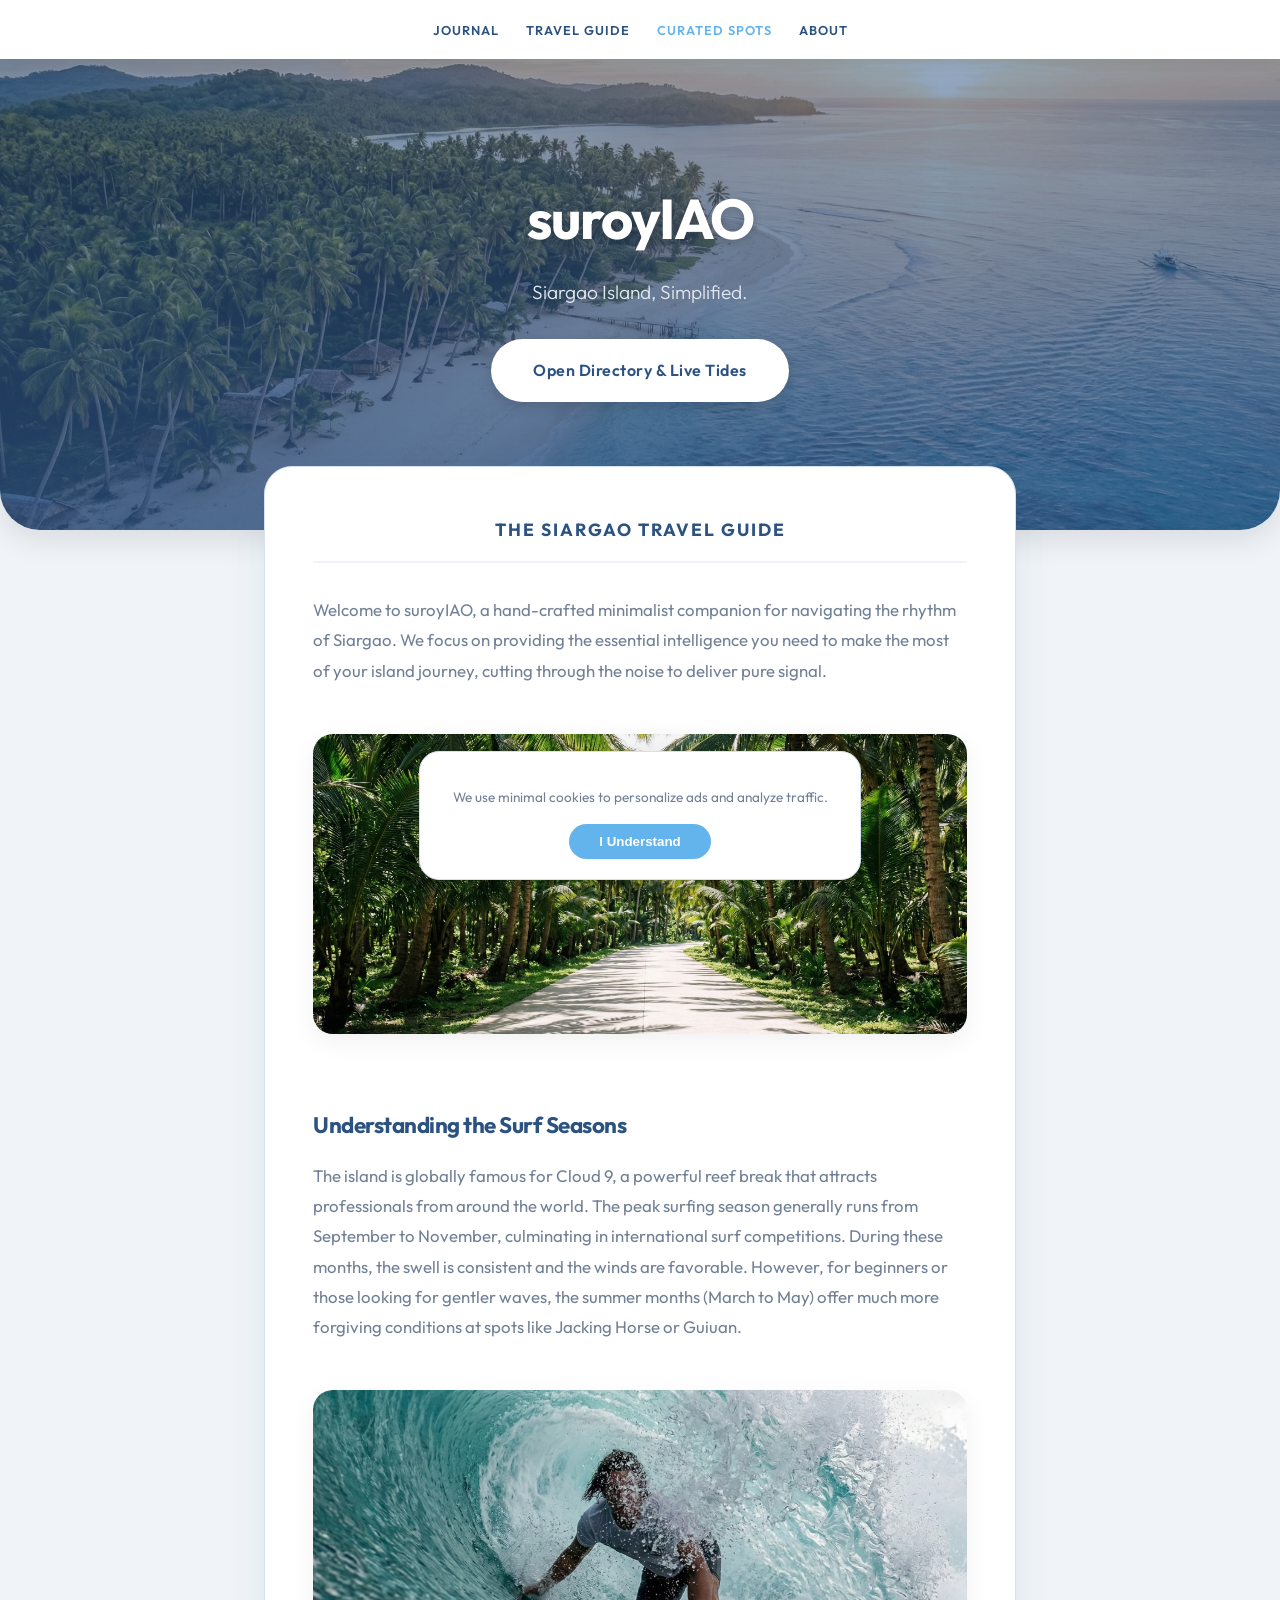
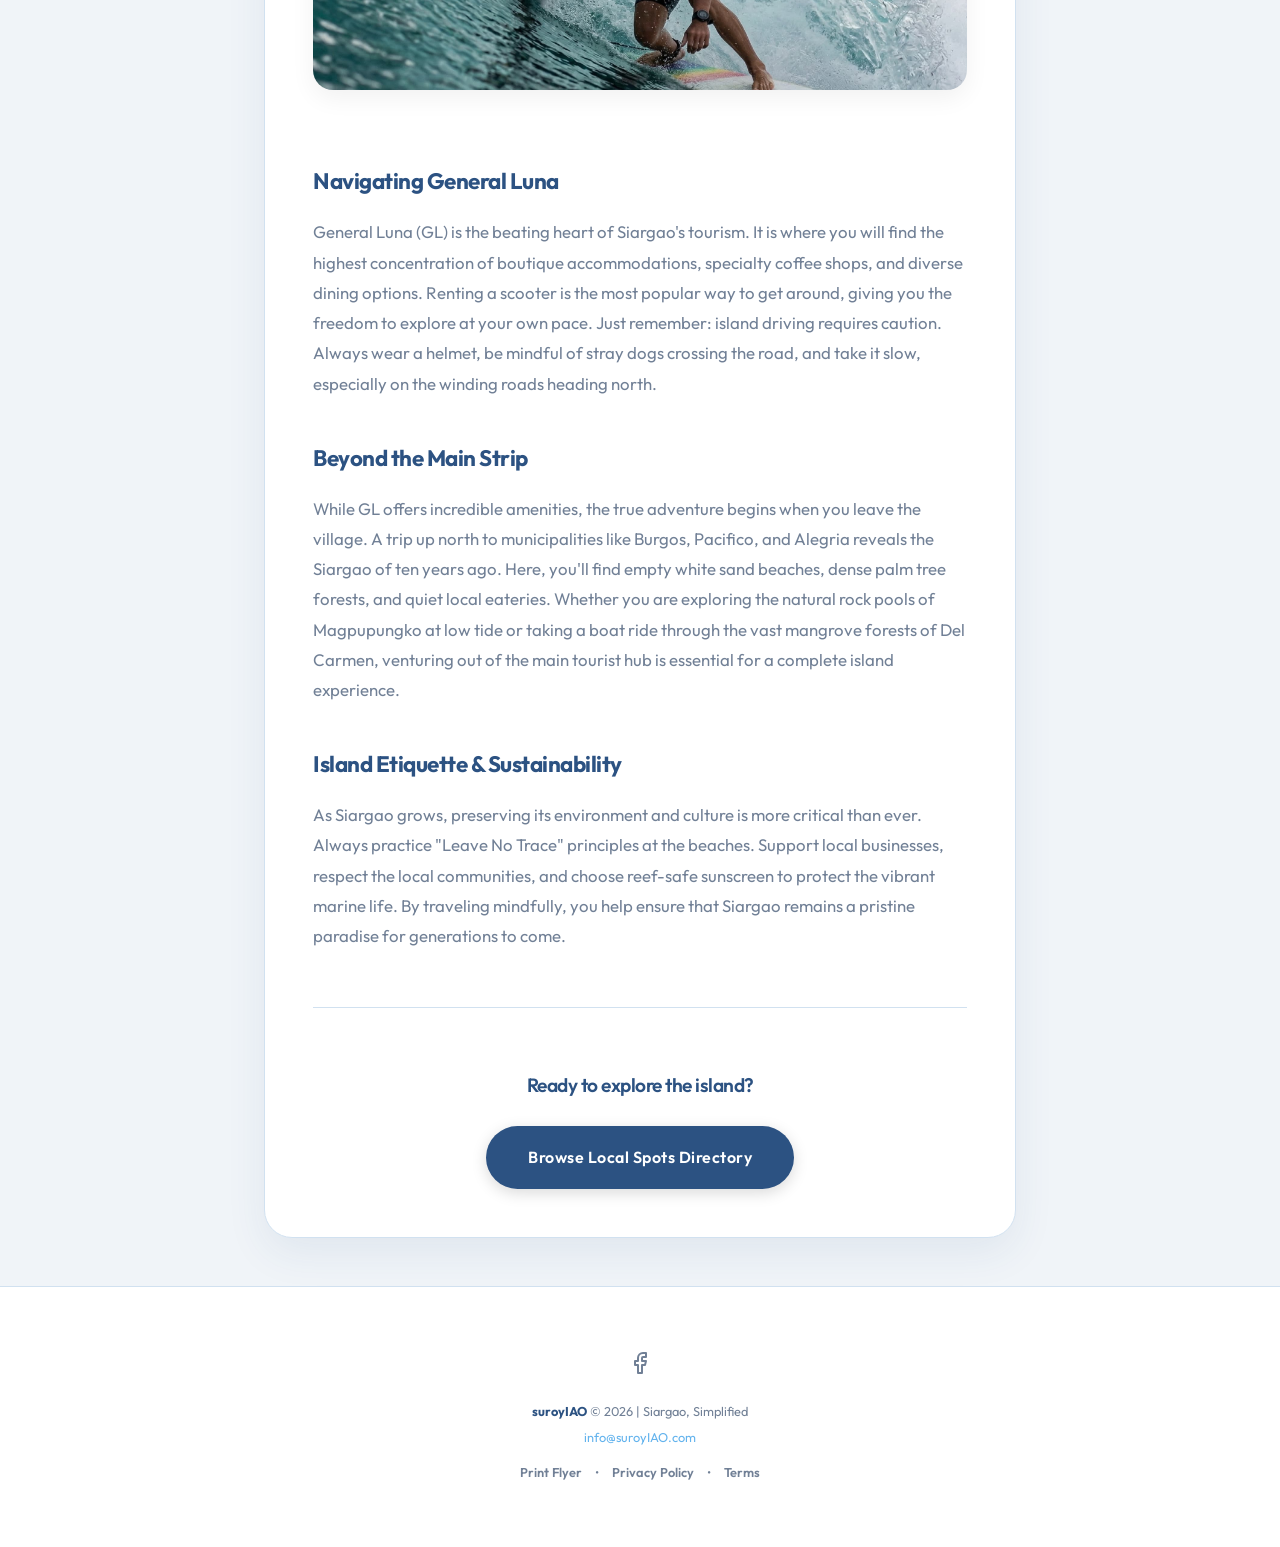
==== commit 8edb2f4e: "Fix canonical URLs to www" ====
--- a/index.html
+++ b/index.html
@@ -14,13 +14,13 @@
     <meta name="keywords" content="Siargao, General Luna, Siargao guide, Cloud 9 surf, Siargao tide status, suroyIAO, island travel">
     <meta name="author" content="suroyIAO">
     <meta name="robots" content="index, follow">
-    <link rel="canonical" href="https://suroyiao.com/" />
+    <link rel="canonical" href="https://www.suroyiao.com/" />
 
     <meta property="og:type" content="website">
     <meta property="og:title" content="suroyIAO | Siargao Island Guide">
     <meta property="og:description" content="Essential travel insights and curated local spots in Siargao. No fluff, just island essentials.">
-    <meta property="og:url" content="https://suroyiao.com/">
-    <meta property="og:image" content="https://suroyiao.com/suroyiao-qr-pro.png">
+    <meta property="og:url" content="https://www.suroyiao.com/">
+    <meta property="og:image" content="https://www.suroyiao.com/suroyiao-qr-pro.png">
 
     <link rel="preconnect" href="https://fonts.googleapis.com">
     <link rel="preconnect" href="https://fonts.gstatic.com" crossorigin>
